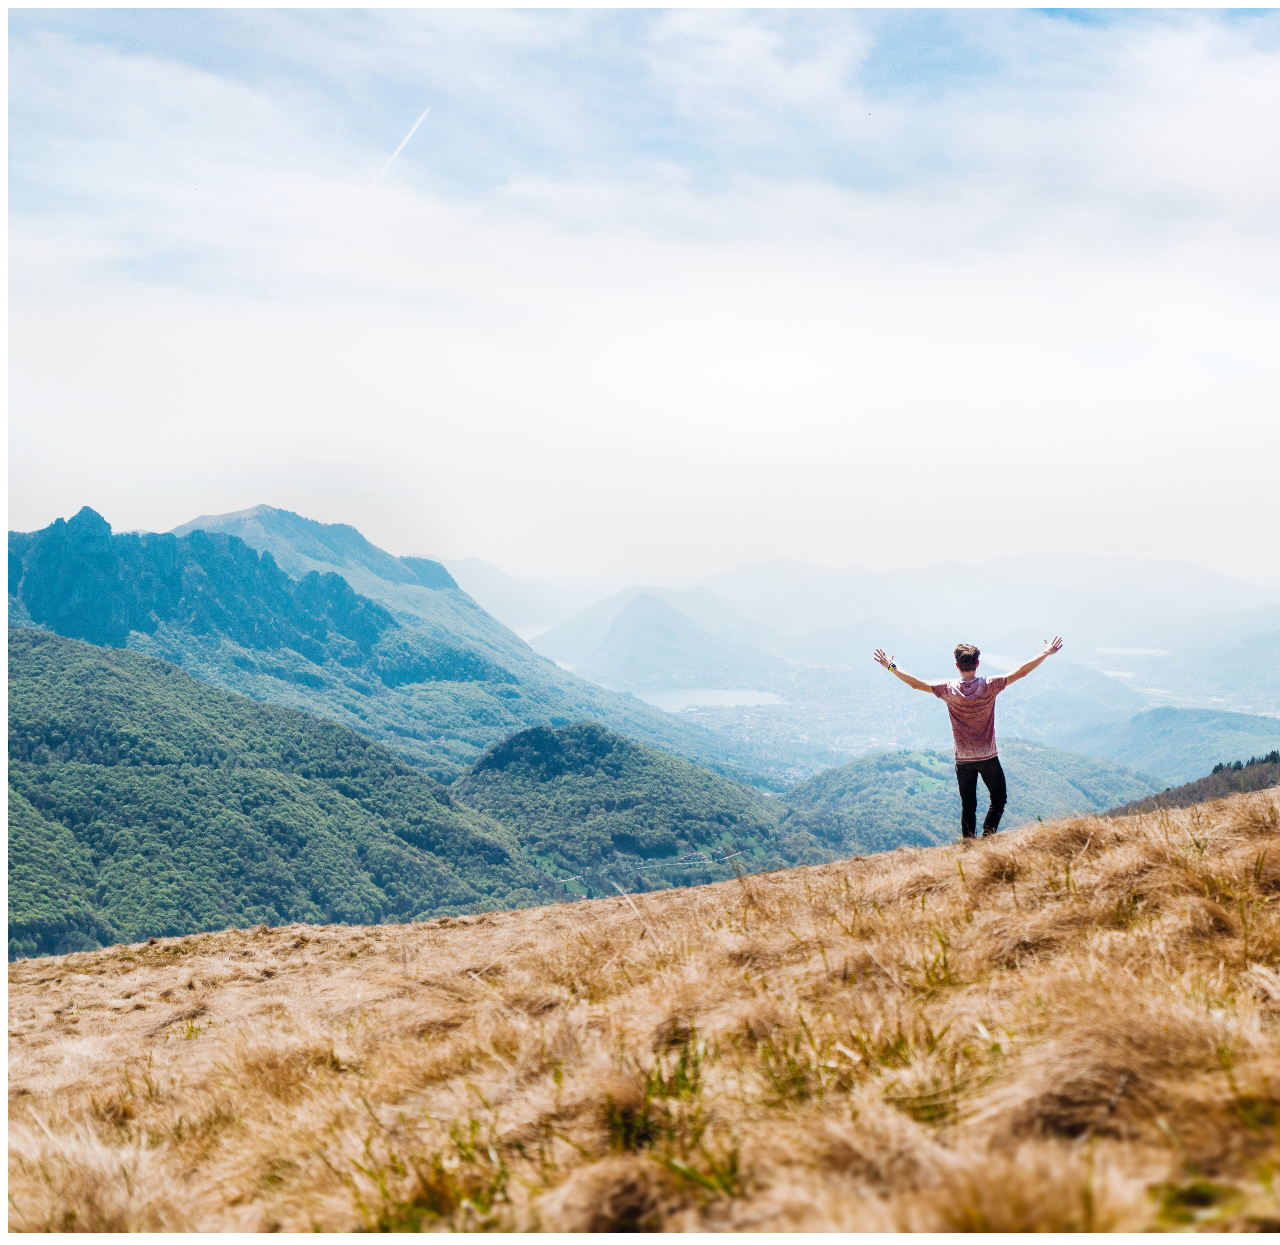
==== index.html @ 030b1415 "add base file structure" ====
<!DOCTYPE html>
<html lang=en>
<head>
  <meta charset="utf-8">
  <title></title>
  <meta name="viewport" content="width=device-width, initial-scale=1">
  <link rel="stylesheet" type="text/css" href="main.css">
</head>
<body>
  <img src="assets/freedom.jpg">
</body>
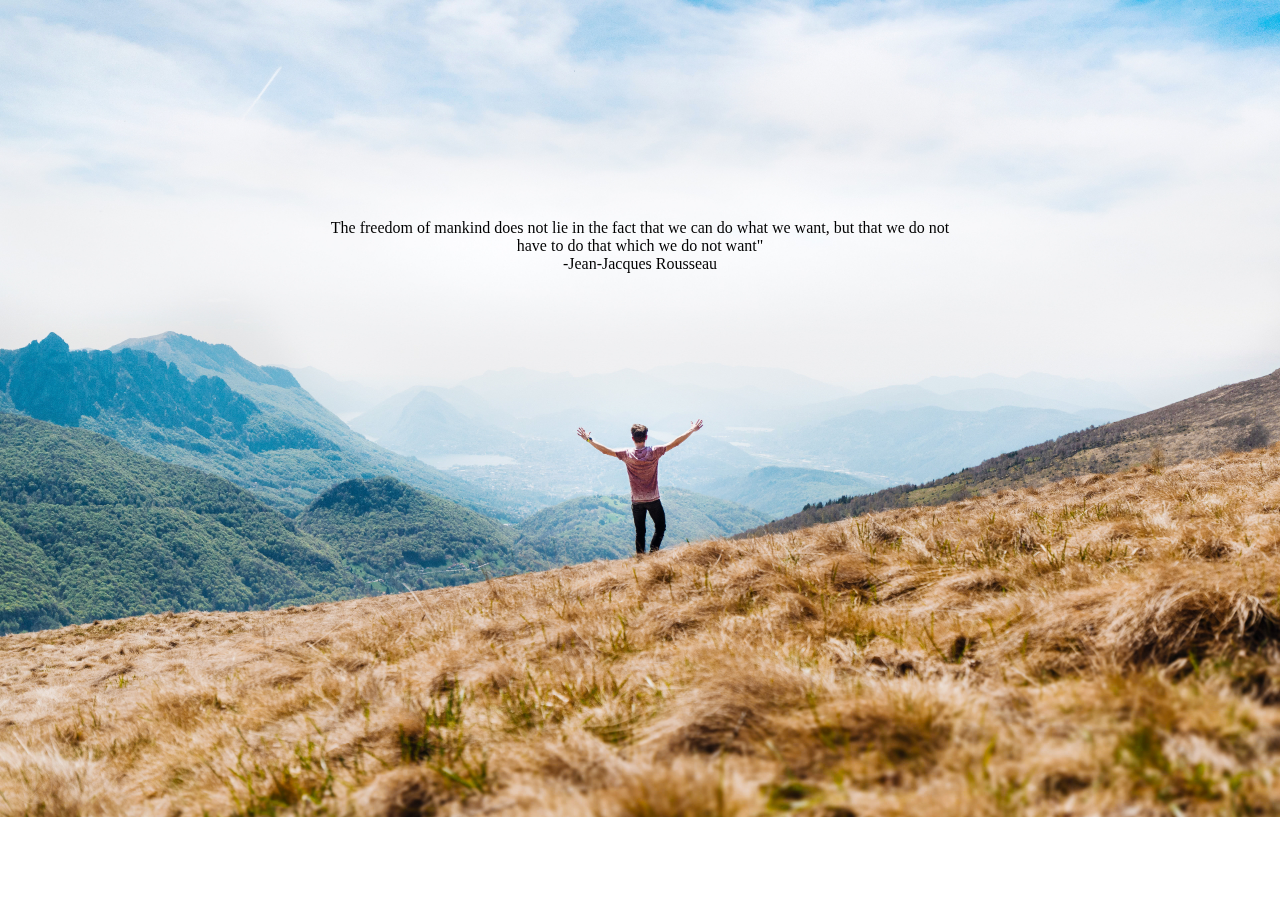
==== commit 5fc7a599: "add first modification" ====
--- a/index.html
+++ b/index.html
@@ -7,5 +7,10 @@
   <link rel="stylesheet" type="text/css" href="main.css">
 </head>
 <body>
-  <img src="assets/freedom.jpg">
+  <div class="container">
+    <img src="assets/freedom.jpg">
+    <div class="centered">The freedom of mankind does not lie in the fact that we can do what we want, but that we do not have to do that which we do not want"
+    <br>-Jean-Jacques Rousseau
+    </div>
+  </div>
 </body>--- a/main.css
+++ b/main.css
@@ -0,0 +1,21 @@
+*{
+  margin: 0;
+}
+img {
+  width: 100%;
+  height: auto;  
+}
+body {
+  background: https://raw.githubusercontent.com/CodeBerrySchool/simple-quote-page/master/assets/freedom.jpg no repeat center center fixed;
+  background-size: cover;
+}
+.container {
+  position: fixed;
+  text-align: center;
+}
+.centered {
+  position: absolute;
+  top: 30%;
+  left: 50%;
+  transform: translate(-50%, -50%);
+}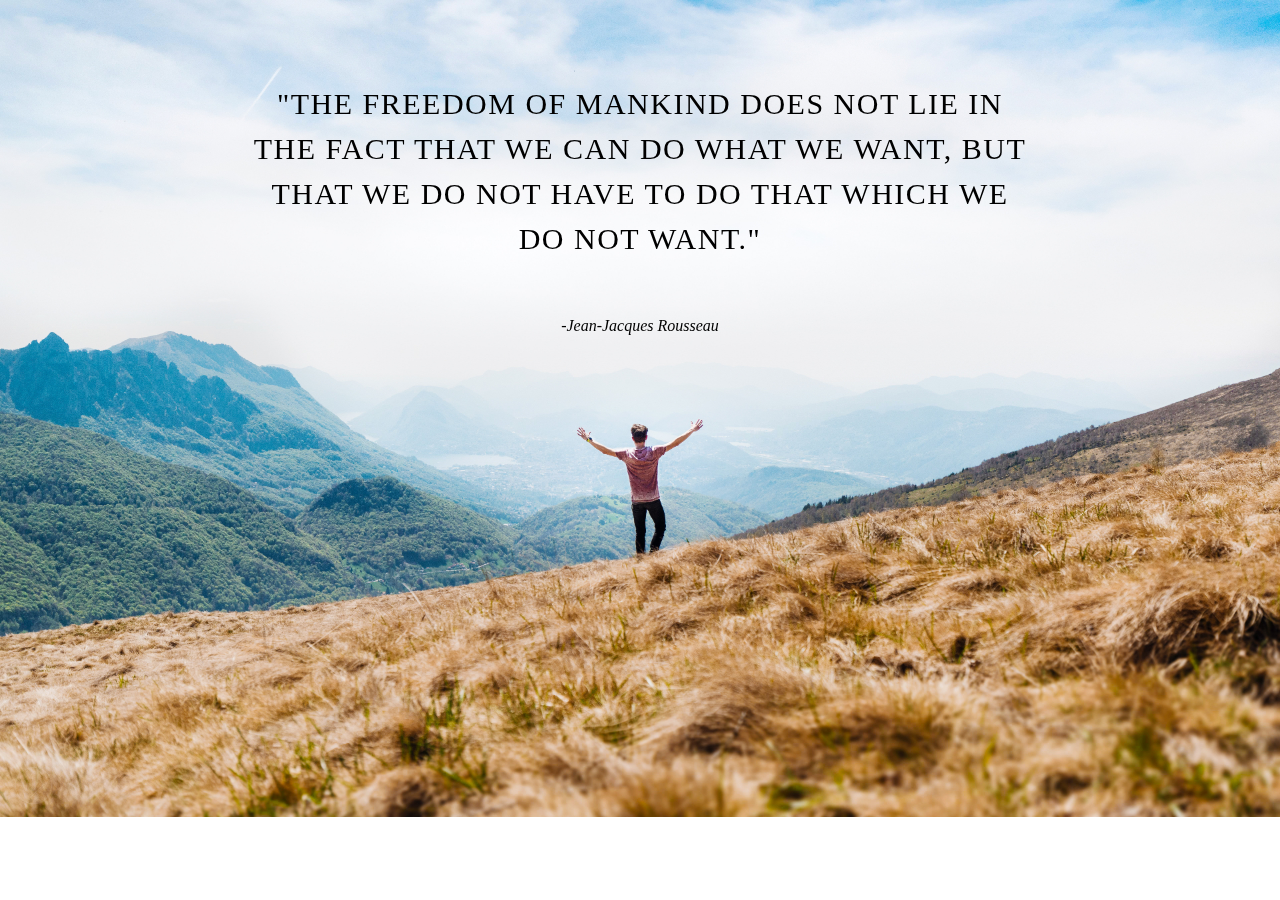
==== commit b85efe9f: "add final modification" ====
--- a/index.html
+++ b/index.html
@@ -9,8 +9,7 @@
 <body>
   <div class="container">
     <img src="assets/freedom.jpg">
-    <div class="centered">The freedom of mankind does not lie in the fact that we can do what we want, but that we do not have to do that which we do not want"
-    <br>-Jean-Jacques Rousseau
-    </div>
+    <div class="centered style">"The freedom of mankind does not lie in the fact that we can do what we want, but that we do not have to do that which we do not want."</div>
+    <div class="centered author">-Jean-Jacques Rousseau</div>
   </div>
-</body>+</body> --- a/main.css
+++ b/main.css
@@ -12,10 +12,23 @@
 .container {
   position: fixed;
   text-align: center;
+  font-family: Raleway sans-serif;
 }
 .centered {
   position: absolute;
   top: 30%;
   left: 50%;
   transform: translate(-50%, -50%);
+}
+.style {
+  text-transform: uppercase;
+  padding-bottom: 150px;
+  font-size: 30px;
+  line-height: 1.5;
+  letter-spacing: 0.05em;
+  width: calc(100vw - 500px);
+}
+.author {
+  margin-top: 80px;
+  font-style: italic;
 }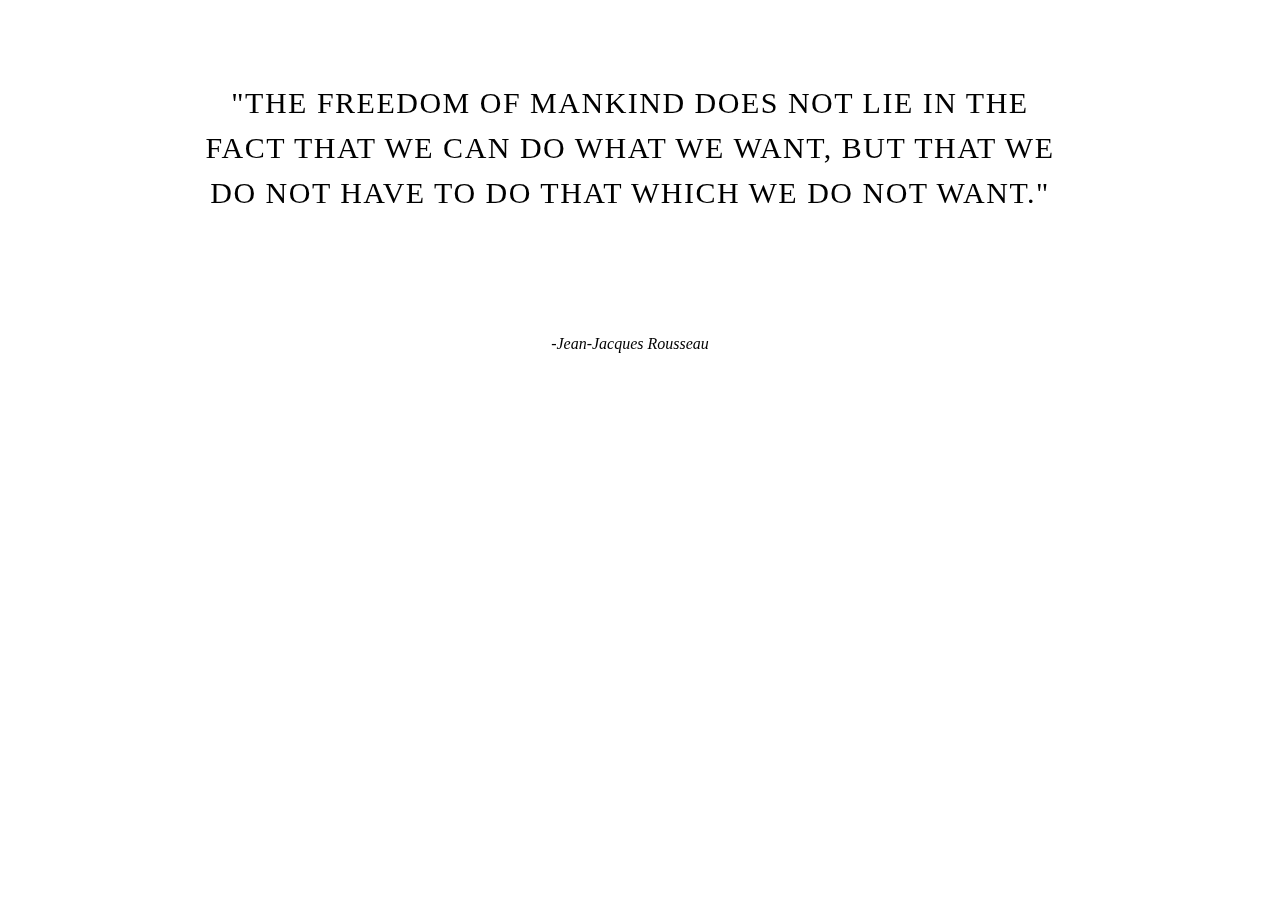
==== commit ed660812: "second version" ====
--- a/index.html
+++ b/index.html
@@ -1,14 +1,14 @@
+  
 <!DOCTYPE html>
 <html lang=en>
 <head>
   <meta charset="utf-8">
-  <title></title>
+  <title>Freedom</title>
   <meta name="viewport" content="width=device-width, initial-scale=1">
   <link rel="stylesheet" type="text/css" href="main.css">
 </head>
 <body>
   <div class="container">
-    <img src="assets/freedom.jpg">
     <div class="centered style">"The freedom of mankind does not lie in the fact that we can do what we want, but that we do not have to do that which we do not want."</div>
     <div class="centered author">-Jean-Jacques Rousseau</div>
   </div>
--- a/main.css
+++ b/main.css
@@ -1,34 +1,30 @@
 *{
   margin: 0;
-}
-img {
-  width: 100%;
-  height: auto;  
-}
+  padding: 0;
+  }
 body {
-  background: https://raw.githubusercontent.com/CodeBerrySchool/simple-quote-page/master/assets/freedom.jpg no repeat center center fixed;
+  background: url("https://raw.githubusercontent.com/CodeBerrySchool/simple-quote-page/master/assets/freedom.jpg") no-repeat center center fixed;
   background-size: cover;
+  height: 100vh;
+  position: fixed;
 }
 .container {
-  position: fixed;
+  margin-left: auto;
+  margin-right: auto;
+  width: 70%;
+  max-width: calc(100vw - 20px);
+  margin-top: 80px;
   text-align: center;
   font-family: Raleway sans-serif;
-}
-.centered {
-  position: absolute;
-  top: 30%;
-  left: 50%;
-  transform: translate(-50%, -50%);
-}
+  }
 .style {
   text-transform: uppercase;
-  padding-bottom: 150px;
+  padding-bottom: 120px;
   font-size: 30px;
   line-height: 1.5;
   letter-spacing: 0.05em;
-  width: calc(100vw - 500px);
+  
 }
 .author {
-  margin-top: 80px;
   font-style: italic;
 }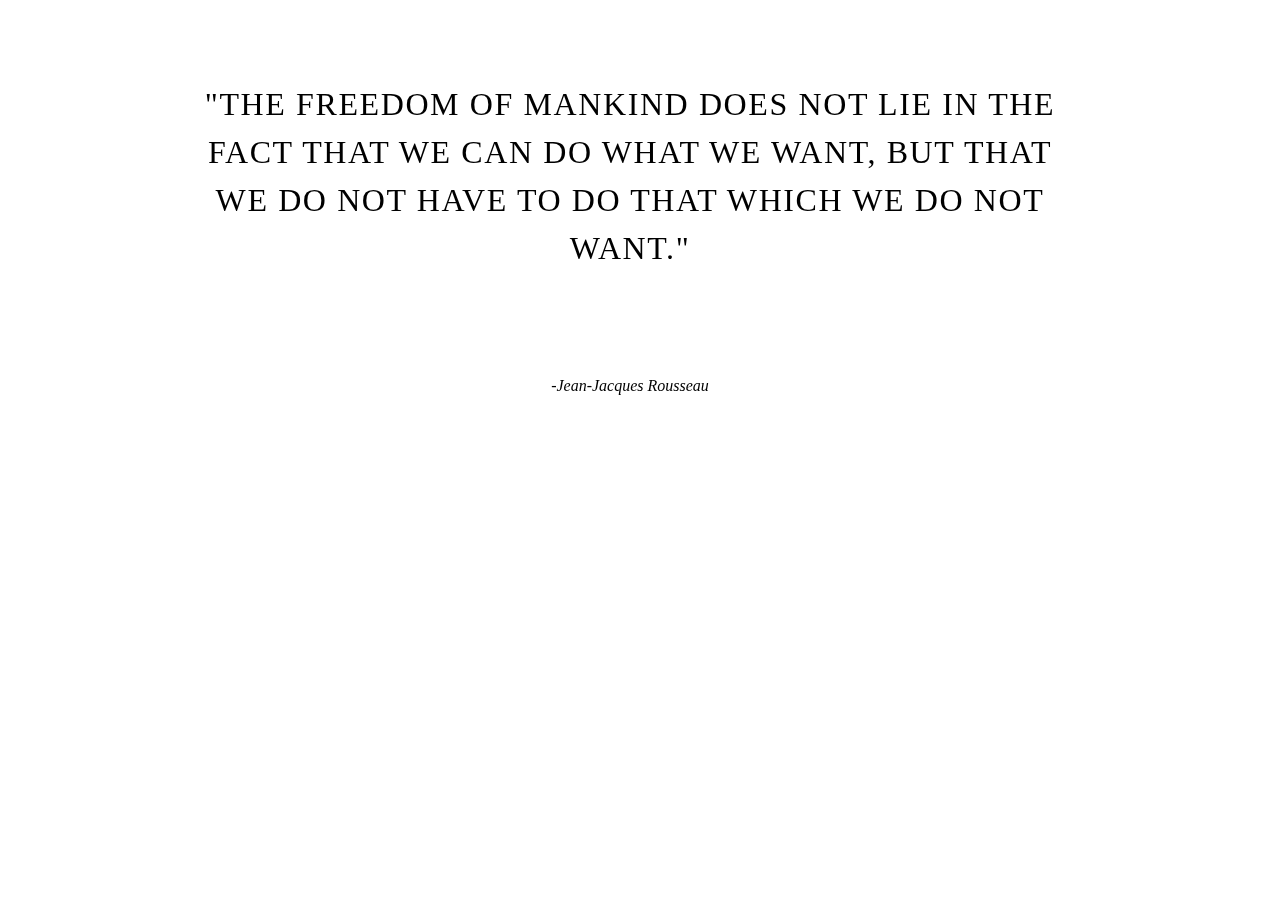
==== commit 9335ff81: "third version" ====
--- a/index.html
+++ b/index.html
@@ -9,7 +9,7 @@
 </head>
 <body>
   <div class="container">
-    <div class="centered style">"The freedom of mankind does not lie in the fact that we can do what we want, but that we do not have to do that which we do not want."</div>
-    <div class="centered author">-Jean-Jacques Rousseau</div>
+    <div class="style">"The freedom of mankind does not lie in the fact that we can do what we want, but that we do not have to do that which we do not want."</div>
+    <div class="author">-Jean-Jacques Rousseau</div>
   </div>
 </body> --- a/main.css
+++ b/main.css
@@ -7,6 +7,7 @@
   background-size: cover;
   height: 100vh;
   position: fixed;
+  font-size: 100%;
 }
 .container {
   margin-left: auto;
@@ -19,12 +20,12 @@
   }
 .style {
   text-transform: uppercase;
-  padding-bottom: 120px;
-  font-size: 30px;
+  padding-bottom: 105px;
+  font-size: 2em;
   line-height: 1.5;
   letter-spacing: 0.05em;
-  
 }
 .author {
   font-style: italic;
+  font-size: 1em;
 }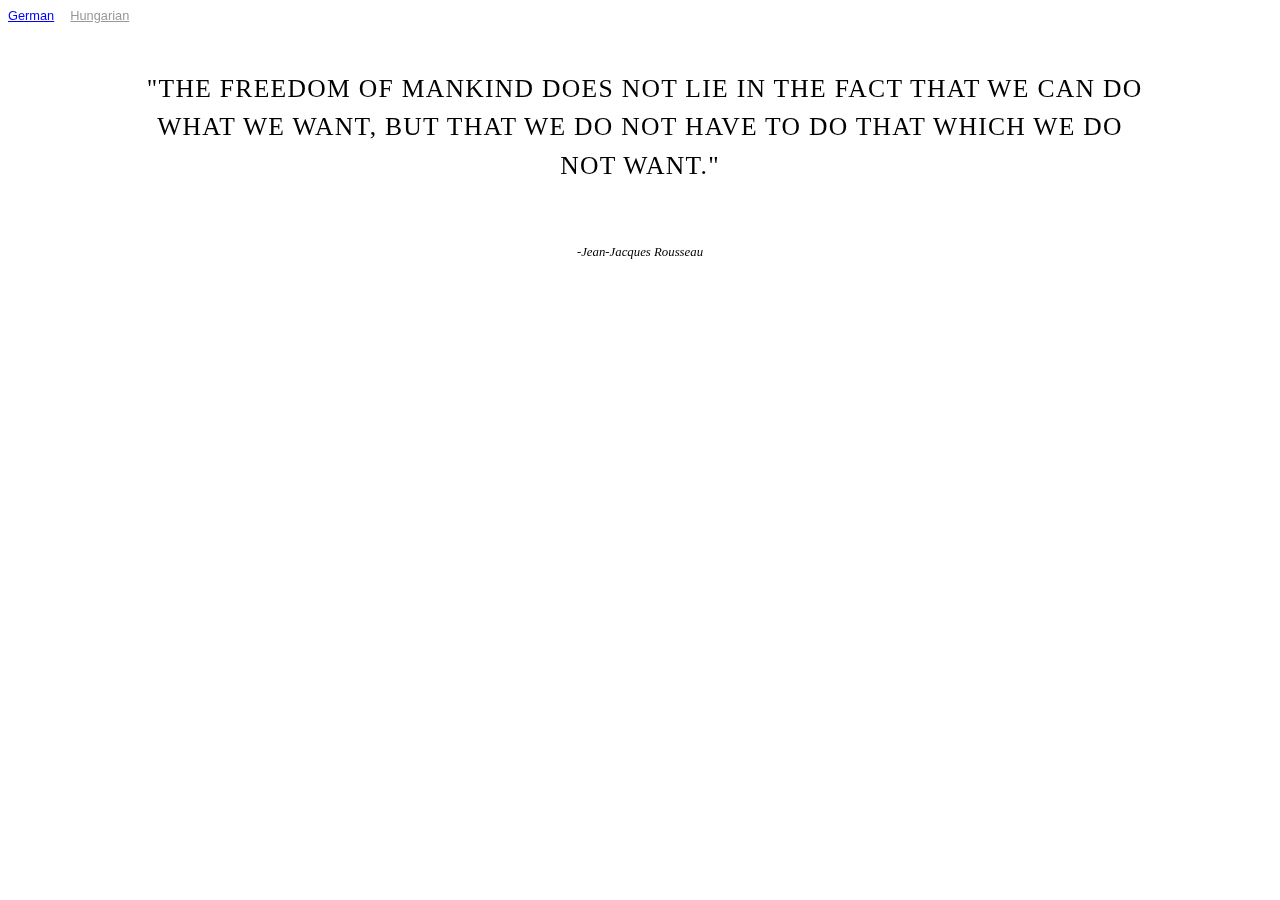
==== commit 78216b2a: "tenth version" ====
--- a/index.html
+++ b/index.html
@@ -8,6 +8,10 @@
   <link rel="stylesheet" type="text/css" href="main.css">
 </head>
 <body>
+  <ul>
+    <li><a href="indexger.html" target="_parent">German</a></li>
+    <li><a href="indexhu.html" target="_parent">Hungarian</a></li>
+  </ul>
   <div class="container">
     <div class="style">"The freedom of mankind does not lie in the fact that we can do what we want, but that we do not have to do that which we do not want."</div>
     <div class="author">-Jean-Jacques Rousseau</div>
--- a/main.css
+++ b/main.css
@@ -6,26 +6,50 @@
   background: url("https://raw.githubusercontent.com/CodeBerrySchool/simple-quote-page/master/assets/freedom.jpg") no-repeat center center fixed;
   background-size: cover;
   height: 100vh;
+  width: 100vw;
   position: fixed;
   font-size: 100%;
 }
 .container {
+  position: relative;
+  top: 70px;
   margin-left: auto;
   margin-right: auto;
-  width: 70%;
-  max-width: calc(100vw - 20px);
-  margin-top: 80px;
+  width: 80%;
+  max-width: calc(100vw - 5px);
+  height: 30%;
+  max-height: calc(100vw - 40px);
   text-align: center;
   font-family: Raleway sans-serif;
   }
 .style {
   text-transform: uppercase;
-  padding-bottom: 105px;
-  font-size: 2em;
+  padding-bottom: 60px;
+  font-size: 2vw;
   line-height: 1.5;
   letter-spacing: 0.05em;
 }
 .author {
   font-style: italic;
-  font-size: 1em;
-}+  font-size: 1vw;
+}
+ul {
+  list-style-type: none;
+  margin: 0;
+  padding: 0;
+  background-color: #dddddd;
+}
+li {
+  display: inline;
+  float: left;
+}
+li :hover{
+  color: blue;
+}
+a {
+  display: block;
+  padding: 8px;
+  font-family: Arial, Helvetica, sans-serif;
+  color: #999999;
+  font-size: 1vw;
+}
